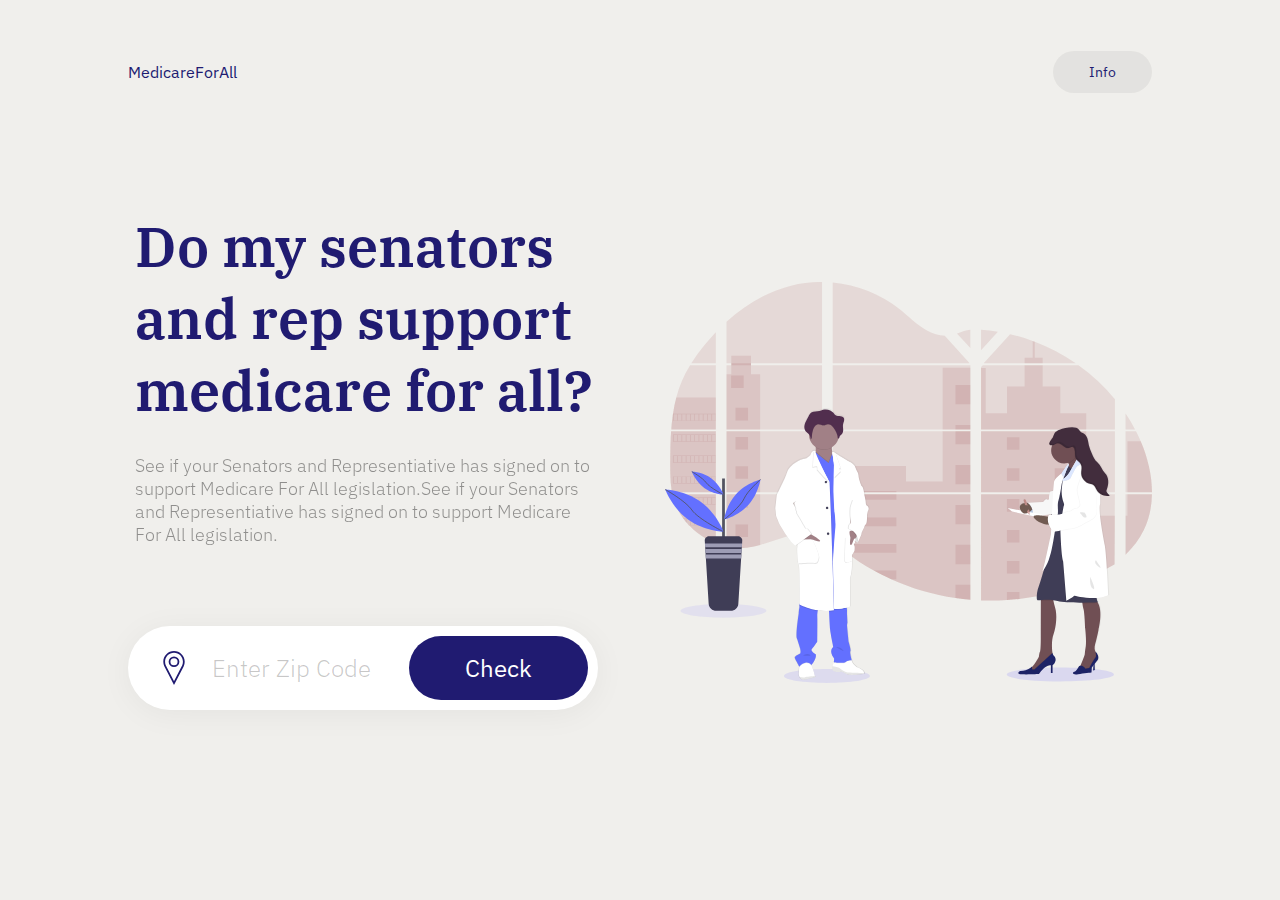
==== index.html @ 3c4fba94 "Data From APIs Coming In" ====
<!doctype html>

<html lang="en">
<head>
  <meta charset="utf-8">

  <title>Do my reps support Medicare For All?</title>
  <meta name="description" content="The HTML5 Herald">
  <meta name="pinterest" content="nopin" />
  <meta content="width=device-width, initial-scale=1" name="viewport" />
  <script src="https://code.jquery.com/jquery-3.5.1.js" integrity="sha256-QWo7LDvxbWT2tbbQ97B53yJnYU3WhH/C8ycbRAkjPDc=" crossorigin="anonymous"></script>
  <link rel="stylesheet" href="css/style.css">
  <link rel="preconnect" href="https://fonts.gstatic.com">
  <link href="https://fonts.googleapis.com/css2?family=IBM+Plex+Serif:wght@600&display=swap" rel="stylesheet">
  <link href="https://fonts.googleapis.com/css2?family=IBM+Plex+Sans:wght@200;300;400;500;600&display=swap" rel="stylesheet">
</head>

<body>
  <script src="js/script.js"></script>
  <div class="page-wrap">
  <div class="section">
      <div class="container header">
        <a href="./index.html" class="logo-text">MedicareForAll</a>
        <a href="" class="menu-button">Info</a>
      </div>
  </div>
  <div class="section full-section">
      <div id="main-content" class="container">
          <div id="info-wrap">
            <h1>Do my senators and rep support medicare for all?</h1>
            <p>See if your Senators and Representiative has signed on to support Medicare For All legislation.See if your Senators and Representiative has signed on to support Medicare For All legislation.</p>
            <div class="zip-bar-wrap"> 
            <div class="zip-bar">
                  <img class="zip-icon" src="assets/location.svg"></img>
                  <input id="zip-input" class="zip-input" placeholder="Enter Zip Code" type="text" autocorrect="off" inputmode="decimal"  autocomplete="postal-code" maxlength="5"></input> 
                  <button id="zip-button" class="zip-button" onclick="processZip()">Check</button>
              </div> 
              <span id="zip-alert" class="zip-alert">Please enter a valid zip code</span>
            </div>
        </div>
          <div id="illustration-wrap">
              <img src="./assets/illustration.svg" alt="">
          </div>
      </div>
  </div>
</div>
</body>
</html>
---- css/style.css ----
body,html{
    height: 100%;
}
body {
    font-family: 'IBM Plex Serif', serif;
    color: #201B71;
    background: #F0EFEC;
    margin:0;
}

.page-wrap{
    height: 100%;
    display: flex;
    flex-flow: column;
    width: 80%;
    max-width: 1440px;
    margin:auto;
}

a.logo-text{
    font-family: 'IBM Plex Sans', sans-serif;
    font-weight: 400;
    size: 22px;
}

a.logo-text:hover{
    position: relative;
    font-weight: 500;
    left: -1px;
}


span{
    font-family: 'IBM Plex Sans', sans-serif;
    font-size: 18px;
    font-weight: 300;
    
}

a{
    color: #201B71;
    text-decoration: none;
}
a:visited{
    color: #201B71;
    text-decoration: none;
}

h1{
    font-size: 64px ;
    font-weight: 600;
    margin:.5em 0;

}

h2{
    font-size: 48px ;
    font-weight: 600;
    margin:0;
    margin:1em 0;

}
h3{
    font-size: 44px ;
    font-weight: 600;
    margin:0px;

}

h5{
    font-family: 'IBM Plex Sans', sans-serif;
    font-size: 18px;
    font-weight: 300;
    margin:.75rem .2rem;
}

p{
    font-family: 'IBM Plex Sans', sans-serif;
    font-size: 18px;
    font-weight: 300;
    color: black;
    opacity: .4;
}

.detail-text{
    font-family: 'IBM Plex Sans', sans-serif;
    font-size: 14;
    font-weight:300;
}
.contact-wrap{
    display: flex;
    flex-direction: column;
    align-items: center;
}
.phone-container{
    display:flex;
    align-items: center;
    margin-top: 1.5rem;
}

.phone-icon{
    padding-right:6px;
}

a.menu-button{
    font-family: 'IBM Plex Sans', sans-serif;
    font-size: 14px;
    background: rgba(0, 0, 0, .05);
    padding: 12px 36px;
    border-radius:200px;
    text-align: center;
    transition: 0.3s;
    text-decoration: none;
    display: inline-block;
    margin-left: auto;
}

a.menu-button:hover{
    background: rgba(0, 0, 0, .1);
    font-weight: 400;
}

a.contact-button{
    background: #201B71;
    color:white;
    height:60px;
    padding: 0 12px;
    border-radius:200px;
    width: 288px;
    text-align: center;
    transition: 0.3s;
    text-decoration: none;
    align-items: center;
    display: flex;
    
}
.contact-button span{
    font-size: 20px;
    width: 81%;
}

a.contact-button:hover{
    background: #161357;
    font-weight: 500;
}

.stance-text{
    font-family: 'IBM Plex Sans', sans-serif;
    font-size: 18px;
    font-weight: 500;
}
.stance-text.against{
    color: #E75454;
}
.stance-text.for{
    color: #6370FF;
}

.section{
    display: block;
    flex-direction: column;

}

.full-section{
    bottom:0px;
    display: flex;
    flex-direction: row;
    align-items: center;
    flex-grow: 1;

}

.container{
}
.zip-bar-wrap{
    display: flex;
    flex-direction: column;
    margin-top: 5rem;
}
.zip-bar{
    background: white;
    display: flex;
    flex-direction: row;
    padding: 12px;
    border-radius: 100px;
    box-shadow: 0px 4px 32px rgba(0, 0, 0, 0.05);
    height:68px;
    margin-right: 2rem;
}


.zip-button{
    font-family: 'IBM Plex Sans', sans-serif;
    font-weight: 400;
    font-size: 24px;
    background: #201B71;
    margin-left: auto;
    color: white;
    transition: .3s;
    border:none;
    border-radius: 100px;
    padding: 0 56px;
    cursor: pointer;
    outline: none;
}

.zip-button:enabled:hover{
    background: #161357;
}

.zip-button:disabled{
    color:rgba(255, 255, 255, .3);
}

.zip-input{
 font-family: 'IBM Plex Sans', sans-serif;
 padding:2px;
 font-size: 28px;
 font-weight: 300;
 width:100%;
 border:none;
 outline:none;
 color:rgba(0, 0, 0, .5);
}

.zip-icon{
 padding:7px 8px;
}

.zip-alert{
    padding-left: 10%;
    visibility: hidden;
    color: #E75454;
    font-size: 14px;
    margin-top: .75rem;
}

img.portrait{
    width: 100%;
    object-fit: cover;
}
.portrait-wrapper{
    position: relative;
    display: inline-block;
}
.portrait-container{
    width:104px;
    height:104px;
    border-radius: 200px;
    overflow: hidden;
    filter: drop-shadow(0px 2.74667px 15px rgba(0, 0, 0, 0.1));
}

.support-icon{
    position: absolute;
    top:-4px;
    right:-4px;
    z-index: 1;
    width: 36px;
    height:36px;
    background-size: cover;
    background-repeat: none;
    background-image: url("../assets/for.svg");
}

.against-icon{
    position: absolute;
    top:-4px;
    right:-4px;
    z-index: 1;
    width: 36px;
    height:36px;
    background-size: cover;
    background-repeat: none;
    background-image: url("../assets/against.svg");
}

.zip-input::-webkit-input-placeholder { /* Chrome/Opera/Safari */
    color:rgba(0, 0, 0, .22);
  }
  .zip-input::-moz-placeholder { /* Firefox 19+ */
    color:rgba(0, 0, 0, .2);
  }
  .zip-input:-ms-input-placeholder { /* IE 10+ */
    color:rgba(0, 0, 0, .2);
  }
  .zip-input:-moz-placeholder { /* Firefox 18- */
    color:rgba(0, 0, 0, .2);
  }



.header{
    height: 144px;
    display: flex;
    align-items: center;
}

#main-content{
    display: flex;
    align-items: center;
    margin-bottom: 12%;
}
#results-content{
        display: flex;
        align-items: center;
        margin-bottom: 12%;
        flex-direction: column;
    
}
#main-content h1,p{
    padding-left: 7px;
}

#info-wrap{
    padding-right: 6.5%;
    max-width: 42%;
    min-width: 540px;
}

#illustration-wrap{
    flex-grow: 1;
    margin-left: auto;
}

#illustration-wrap img{
    margin-top:3rem;
    width: 100%;
}

#results-section{
    flex-direction: column;
    align-items: center;
}

#results-header{
    display: flex;
    border-bottom: 1px solid #201B71;
    margin-bottom: 6rem;
    align-items: flex-start;
    padding: 0rem 1rem 2.5rem 1rem;
}

#results-header h1{
font-size: 48px;
margin:0;
}

#results-heading{
    max-width: 50%;
}

.zip-bar#zip-results{
    width: 450px;
    height: 56px;
    margin-right: 0;
    margin-top: 1rem;
    margin-left:auto;
}

#zip-results .zip-button{
    padding:0 48px;
    font-size: 22px;
    line-height: 56px;
}

#zip-results .zip-input{
    font-size: 24px;
}

#results{
    display: flex;
    width: 98%;
    justify-content: center;
}
.result-info{
    display:flex;
    flex-direction: column;
    padding-left: 1rem;
    flex-shrink: 3;
}
.result{ 
    padding-left: 4%;
    width: 31.5%;
    display: flex;
    flex-direction: column;
    align-items: flex-start;
}

.result-name{
    margin-bottom: 1rem;
}
.result h5{
    margin-top: 2rem;
}

.result .stance-text{
    margin: .5rem 0 3rem 0;
}

@media only screen and (max-width: 1440px) {
    #main-content h1{
        font-size: 56px;
    }

    #info-wrap{
        max-width: 42%;
        min-width: 470px;
    }

    .zip-bar{
        margin-right: 0;
        height:64px;
        padding: 10px;
    }
    .zip-input{
        font-size: 24px;
    }
    .zip-icon{
        padding:7px 8px;
       }
       .zip-button{
        padding: 0 56px;
       }
}


@media only screen and (max-width: 1023px) {
    #main-content{
        flex-direction: column;
    }

    #info-wrap{
        max-width: none;
        width: 100%;
        min-width: 400px;
        padding-right: 0;
    }

    #illustration-wrap{
        order: -1;
        margin-left: 0;
        margin-right:auto;
        width: 60%;
        margin-bottom: 1rem;
    }
    .zip-bar{
        margin-right: 0;
    }

}

@media only screen and (max-width: 500px) {
    body{
        display: initial;
    }
    p{
        font-size: 16px;
        padding:0px;
        margin-top: 1rem;
    }
    .header{
        height:108px;
    }
    .section{
        width: 100%;;
    }
    .full-section{
        padding-bottom:15%;
    }
    #illustration-wrap{
       display: none;
    }

    #illustration-wrap img{
        margin:0;
    }
    #main-content h1{
        font-size: 36px;
        padding:0;
    }
    .page-wrap{
        width: 85%;
    }
    .zip-bar{
        width: 100%;
        padding:8px;
        margin-top: 4rem;
        -moz-box-sizing: border-box;
        -webkit-box-sizing: border-box;
        box-sizing: border-box;     
    }
    .zip-button{
        padding:0px;
    }

    .zip-input{
        font-size: 19px;
    }

    .zip-button{
        font-size: 20px;
        line-height: 47px;
        padding:0 28px;
    }

    .zip-icon{
        padding:0;
    }
    #info-wrap{
        width: 100%;
        min-width: 50px;
    }


}
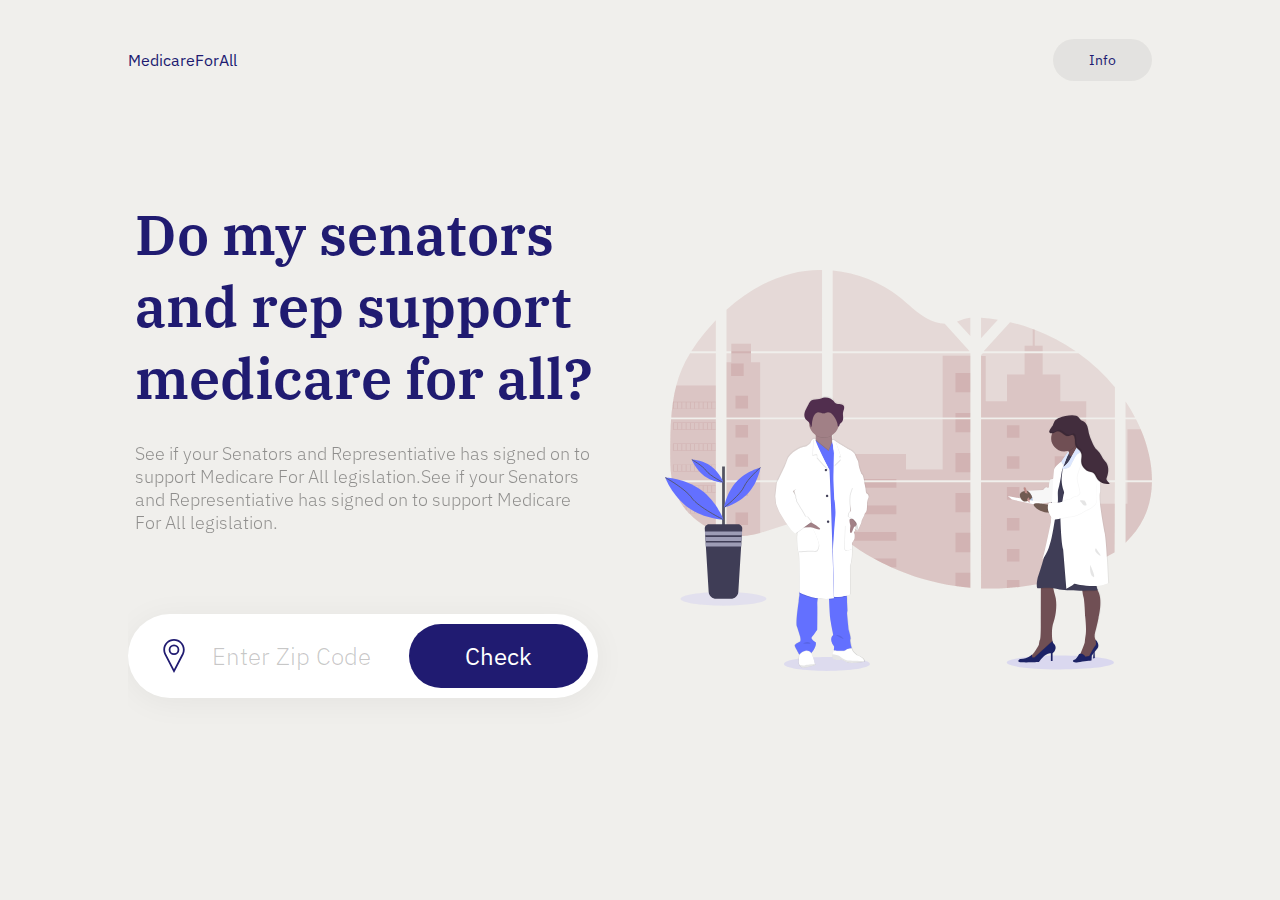
==== commit 2a849d78: "Info Loading - No contact button" ====
--- a/index.html
+++ b/index.html
@@ -1,10 +1,11 @@
 <!doctype html>
 
-<html lang="en">
+<html lang="en" xml:lang="en" xmlns= "http://www.w3.org/1999/xhtml">
 <head>
   <meta charset="utf-8">
 
   <title>Do my reps support Medicare For All?</title>
+  <meta http-equiv="Content-Language" content="en">
   <meta name="description" content="The HTML5 Herald">
   <meta name="pinterest" content="nopin" />
   <meta content="width=device-width, initial-scale=1" name="viewport" />
--- a/css/style.css
+++ b/css/style.css
@@ -15,6 +15,7 @@
     width: 80%;
     max-width: 1440px;
     margin:auto;
+    overflow: hidden;
 }
 
 a.logo-text{
@@ -238,11 +239,14 @@
 
 img.portrait{
     width: 100%;
+    height: 100%;
     object-fit: cover;
+    object-position: 50% 0;
 }
 .portrait-wrapper{
     position: relative;
     display: inline-block;
+    
 }
 .portrait-container{
     width:104px;
@@ -250,6 +254,9 @@
     border-radius: 200px;
     overflow: hidden;
     filter: drop-shadow(0px 2.74667px 15px rgba(0, 0, 0, 0.1));
+    background-image: url("../assets/portrait-placeholder.svg");
+    background-position: 50% 0;
+    background-size: cover;
 }
 
 .support-icon{
@@ -399,9 +406,21 @@
     margin: .5rem 0 3rem 0;
 }
 
+#results-page-wrap{
+    overflow: visible;
+    height: initial;
+}
+
 @media only screen and (max-width: 1440px) {
     #main-content h1{
         font-size: 56px;
+    }
+
+    #main-content{
+    }
+
+    .header{
+        height:120px;
     }
 
     #info-wrap{
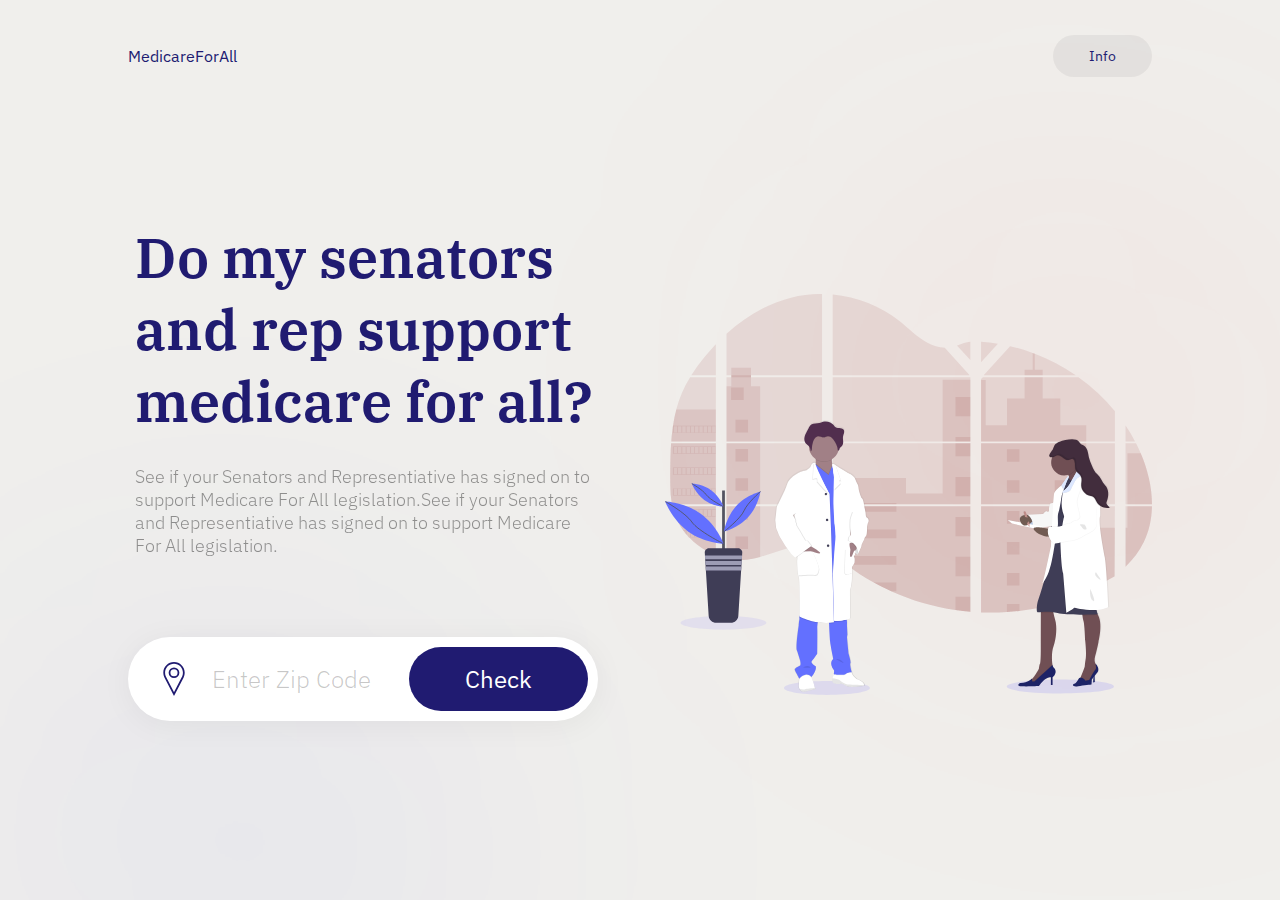
==== commit 1b4fb0c1: "1440 styling, blurs added" ====
--- a/index.html
+++ b/index.html
@@ -17,6 +17,8 @@
 </head>
 
 <body>
+  <img style="position: absolute; z-index: -4; left:0; bottom:0;" src="./assets/blue-blur.svg">
+  <img style="position: absolute; z-index: -4; right:0; top:0;" src="./assets/red-blur.svg">
   <script src="js/script.js"></script>
   <div class="page-wrap">
   <div class="section">
--- a/css/style.css
+++ b/css/style.css
@@ -15,7 +15,6 @@
     width: 80%;
     max-width: 1440px;
     margin:auto;
-    overflow: hidden;
 }
 
 a.logo-text{
@@ -97,6 +96,7 @@
     display:flex;
     align-items: center;
     margin-top: 1.5rem;
+    visibility: hidden;
 }
 
 .phone-icon{
@@ -242,6 +242,7 @@
     height: 100%;
     object-fit: cover;
     object-position: 50% 0;
+    visibility: hidden;
 }
 .portrait-wrapper{
     position: relative;
@@ -254,9 +255,7 @@
     border-radius: 200px;
     overflow: hidden;
     filter: drop-shadow(0px 2.74667px 15px rgba(0, 0, 0, 0.1));
-    background-image: url("../assets/portrait-placeholder.svg");
-    background-position: 50% 0;
-    background-size: cover;
+    background-color: rgba(196, 196, 196, .5);
 }
 
 .support-icon{
@@ -266,21 +265,18 @@
     z-index: 1;
     width: 36px;
     height:36px;
+    filter: drop-shadow(0px 1px 4px rgba(0, 0, 0, 0.15));
     background-size: cover;
     background-repeat: none;
+    visibility: hidden;
+}
+
+.against-icon{
+    background-image: url("../assets/against.svg");
+}
+
+.for-icon{
     background-image: url("../assets/for.svg");
-}
-
-.against-icon{
-    position: absolute;
-    top:-4px;
-    right:-4px;
-    z-index: 1;
-    width: 36px;
-    height:36px;
-    background-size: cover;
-    background-repeat: none;
-    background-image: url("../assets/against.svg");
 }
 
 .zip-input::-webkit-input-placeholder { /* Chrome/Opera/Safari */
@@ -307,7 +303,7 @@
 #main-content{
     display: flex;
     align-items: center;
-    margin-bottom: 12%;
+    margin-bottom: 5%;
 }
 #results-content{
         display: flex;
@@ -346,16 +342,22 @@
     border-bottom: 1px solid #201B71;
     margin-bottom: 6rem;
     align-items: flex-start;
-    padding: 0rem 1rem 2.5rem 1rem;
+    padding: 0rem 1rem 0 1rem;
 }
 
 #results-header h1{
 font-size: 48px;
 margin:0;
+margin-bottom:1em;
 }
 
 #results-heading{
     max-width: 50%;
+}
+
+#results-header .zip-bar-wrap{
+    margin:0;
+    margin-left: auto;
 }
 
 .zip-bar#zip-results{
@@ -386,6 +388,7 @@
     flex-direction: column;
     padding-left: 1rem;
     flex-shrink: 3;
+    width: 67%;
 }
 .result{ 
     padding-left: 4%;
@@ -408,19 +411,120 @@
 
 #results-page-wrap{
     overflow: visible;
-    height: initial;
+    height: 100%;
+}
+
+.contact-button img,span{
+    visibility: hidden;
+}
+
+.contact-button.placeholder{
+    opacity: .3;
+}
+
+.name-wrap.placeholder{
+    background-color: rgba(255, 255, 255, .75);
+    height: 32px;
+    margin: 26px 0px;
+    border-radius: 25px;
+}
+
+.seat-wrap.placeholder{
+    background-color: rgba(196, 196, 196, .5);
+    width: 50%;
+    height: 12px;
+    margin: 26px 0px;
+    border-radius: 25px;
+    margin-top: 3rem;
+    margin-bottom: .5rem;
+}
+.seat-wrap h5{
+    visibility: hidden;
+}
+
+.stance-text.placeholder{
+    background-color: rgba(196, 196, 196, .5);
+    width: 100%;
+    height: 16px;
+    border-radius: 25px;
 }
 
 @media only screen and (max-width: 1440px) {
+
+    .zip-bar#zip-results {
+        width: 400px;
+    }
+
     #main-content h1{
         font-size: 56px;
     }
 
+    .result-name{
+        margin-bottom: .75rem;
+    }
+
+    #results-header {
+        margin-bottom: 3.5rem;
+    }
+
+    #results-header h1{
+        font-size: 40px;
+        margin-bottom: .7em;
+    
+    }
+    .result .portrait-container{
+        width: 96px;
+        height: 96px;
+    }
+
+    .result h5{
+        font-size: 16px;
+        margin-top:1.5rem;
+        margin-bottom: .5rem;
+    }
+
+    .phone-container{
+        margin-top:1rem;
+    }
+
+    .result h3{
+        font-size: 36px;
+        line-height: 40px;
+    }
+    
+    .support-icon{
+        width:32px;
+        height:32px;
+    }
+
+    .result .stance-text{
+        font-size: 16px;
+        margin-top: .25rem;
+        margin-bottom: 2rem;
+    }
+
+    .result-info{
+        padding-left:.5rem;
+    }
+
+    .contact-button span{
+        font-size: 18px;
+    }
+
+    .detail-text{
+        font-size: 14px;
+    }
+
+    #results-content{
+        margin-bottom: 3.5%;
+    }
+
     #main-content{
     }
 
     .header{
-        height:120px;
+        height: 80px;
+        padding-top:16px
     }
 
     #info-wrap{
@@ -439,7 +543,12 @@
     .zip-icon{
         padding:7px 8px;
        }
-       .zip-button{
+
+     #results-header .zip-icon{
+         padding:7px 0;
+     }  
+    
+    .zip-button{
         padding: 0 56px;
        }
 }
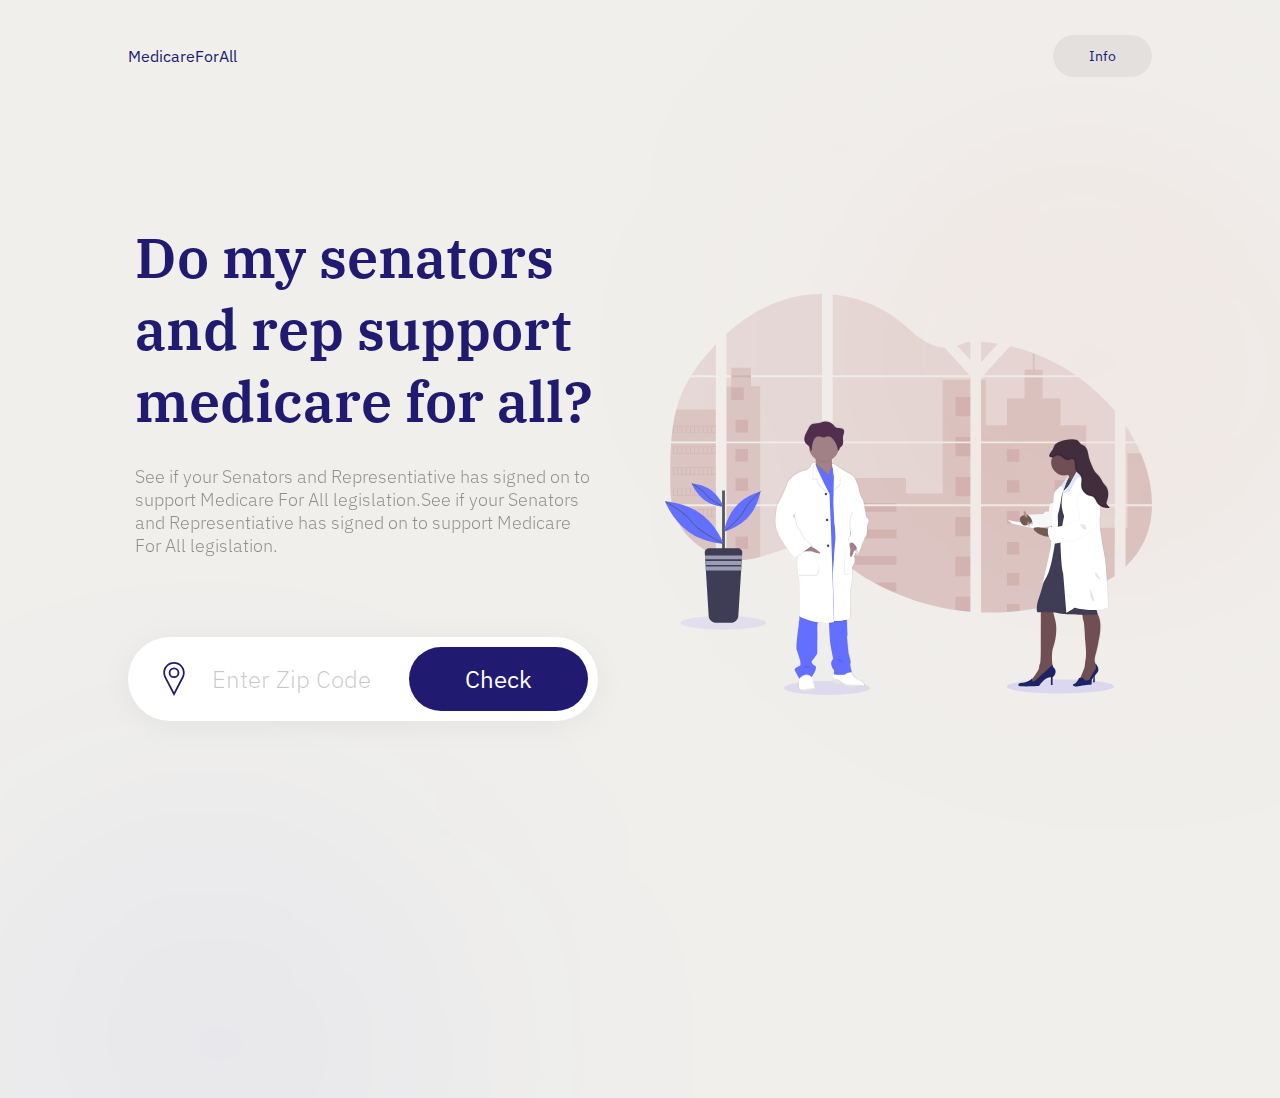
==== commit 5dc6845c: "blur-scale fixed" ====
--- a/index.html
+++ b/index.html
@@ -17,8 +17,8 @@
 </head>
 
 <body>
-  <img style="position: absolute; z-index: -4; left:0; bottom:0;" src="./assets/blue-blur.svg">
-  <img style="position: absolute; z-index: -4; right:0; top:0;" src="./assets/red-blur.svg">
+  <img style="position: absolute; z-index: -4; left:0; bottom:-22vh; width:60vw;" src="./assets/blue-blur.svg">
+  <img style="position: absolute; z-index: -4; right:0; top:0; width:60vw;" src="./assets/red-blur.svg">
   <script src="js/script.js"></script>
   <div class="page-wrap">
   <div class="section">
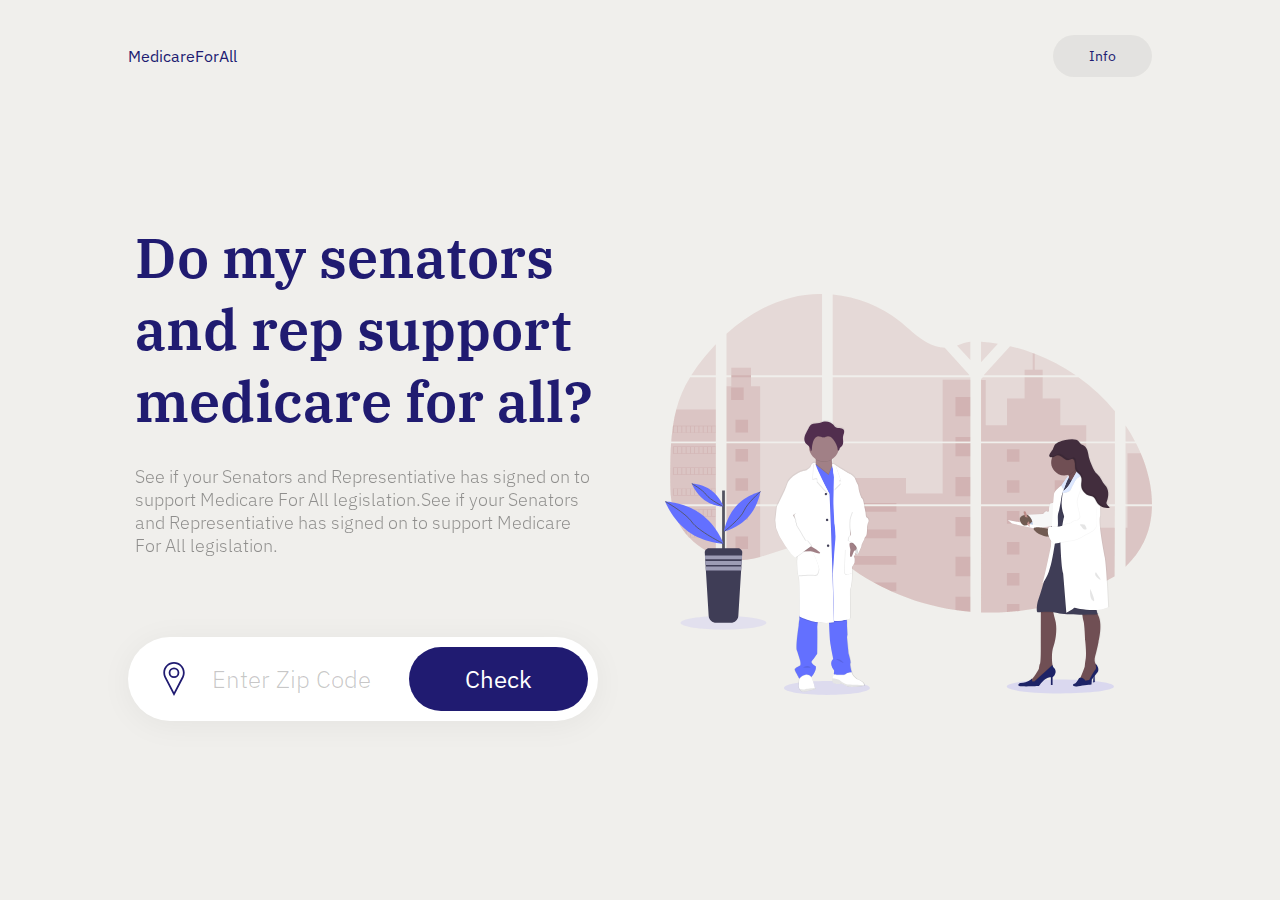
==== commit 8512b200: "removed-blurs" ====
--- a/index.html
+++ b/index.html
@@ -17,8 +17,6 @@
 </head>
 
 <body>
-  <img style="position: absolute; z-index: -4; left:0; bottom:-22vh; width:60vw;" src="./assets/blue-blur.svg">
-  <img style="position: absolute; z-index: -4; right:0; top:0; width:60vw;" src="./assets/red-blur.svg">
   <script src="js/script.js"></script>
   <div class="page-wrap">
   <div class="section">
--- a/css/style.css
+++ b/css/style.css
@@ -303,7 +303,7 @@
 #main-content{
     display: flex;
     align-items: center;
-    margin-bottom: 5%;
+    margin-bottom: 11%;
 }
 #results-content{
         display: flex;
@@ -520,6 +520,7 @@
     }
 
     #main-content{
+        margin-bottom: 5%;
     }
 
     .header{
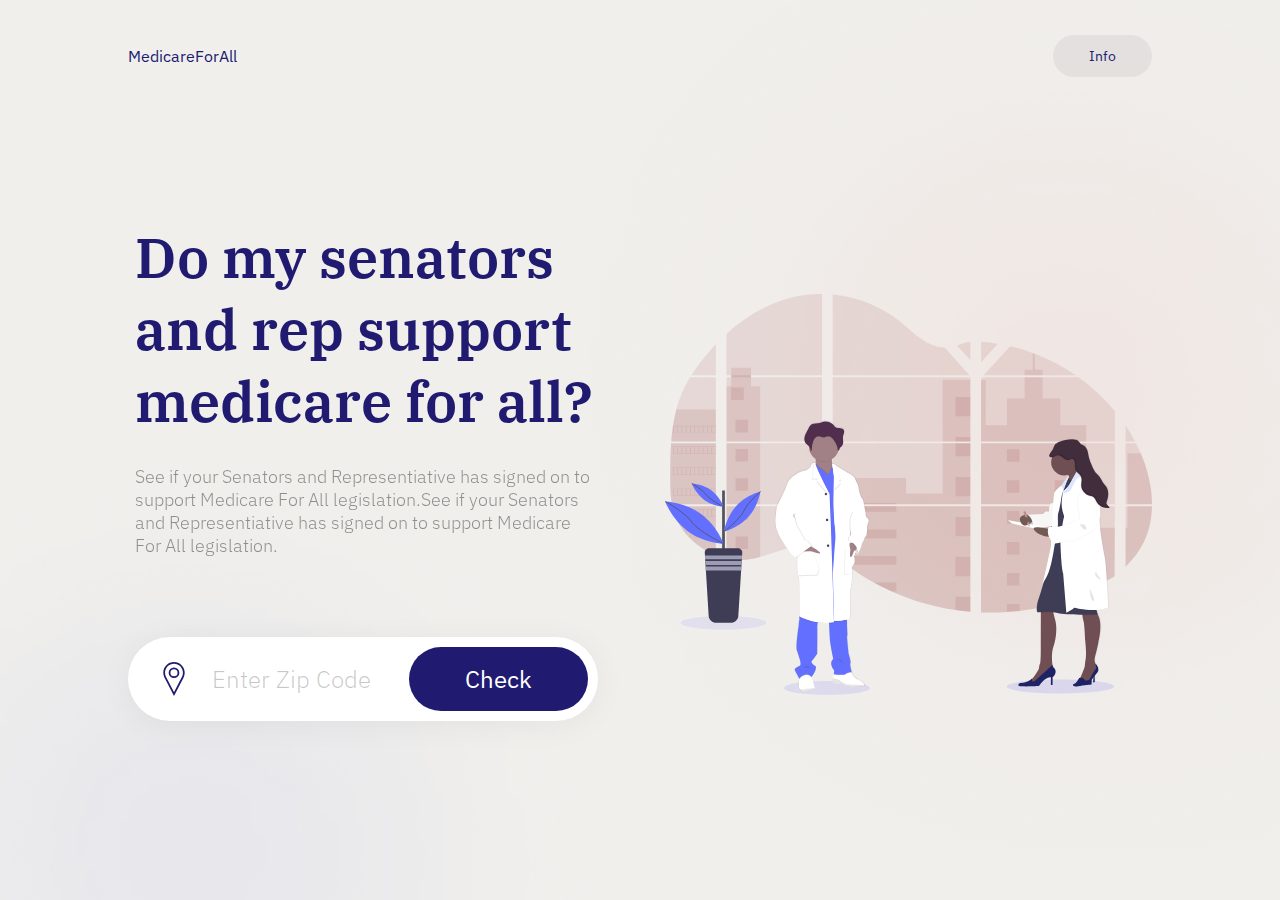
==== commit f9e06903: "Contact-Button, Missing Website Error, Blobs fixed" ====
--- a/index.html
+++ b/index.html
@@ -17,6 +17,8 @@
 </head>
 
 <body>
+  <img style="width:55vw; position: absolute; z-index: -4; left:0; bottom:0; " src="./assets/blue-blur.png">
+  <img style=" height:100vh; position: absolute; z-index: -4; right:0; top:0;" src="./assets/red-blur.png">
   <script src="js/script.js"></script>
   <div class="page-wrap">
   <div class="section">
--- a/css/style.css
+++ b/css/style.css
@@ -135,6 +135,18 @@
     display: flex;
     
 }
+a.contact-button.disabled{
+  pointer-events: none;
+  cursor: default;
+  text-decoration: none;
+  color:rgba(255,255, 255, .75);
+  opacity: .5;
+  background: rgb(196, 196, 196) ;
+}
+a.contact-button.disabled img{
+    opacity: .75;
+}
+
 .contact-button span{
     font-size: 20px;
     width: 81%;
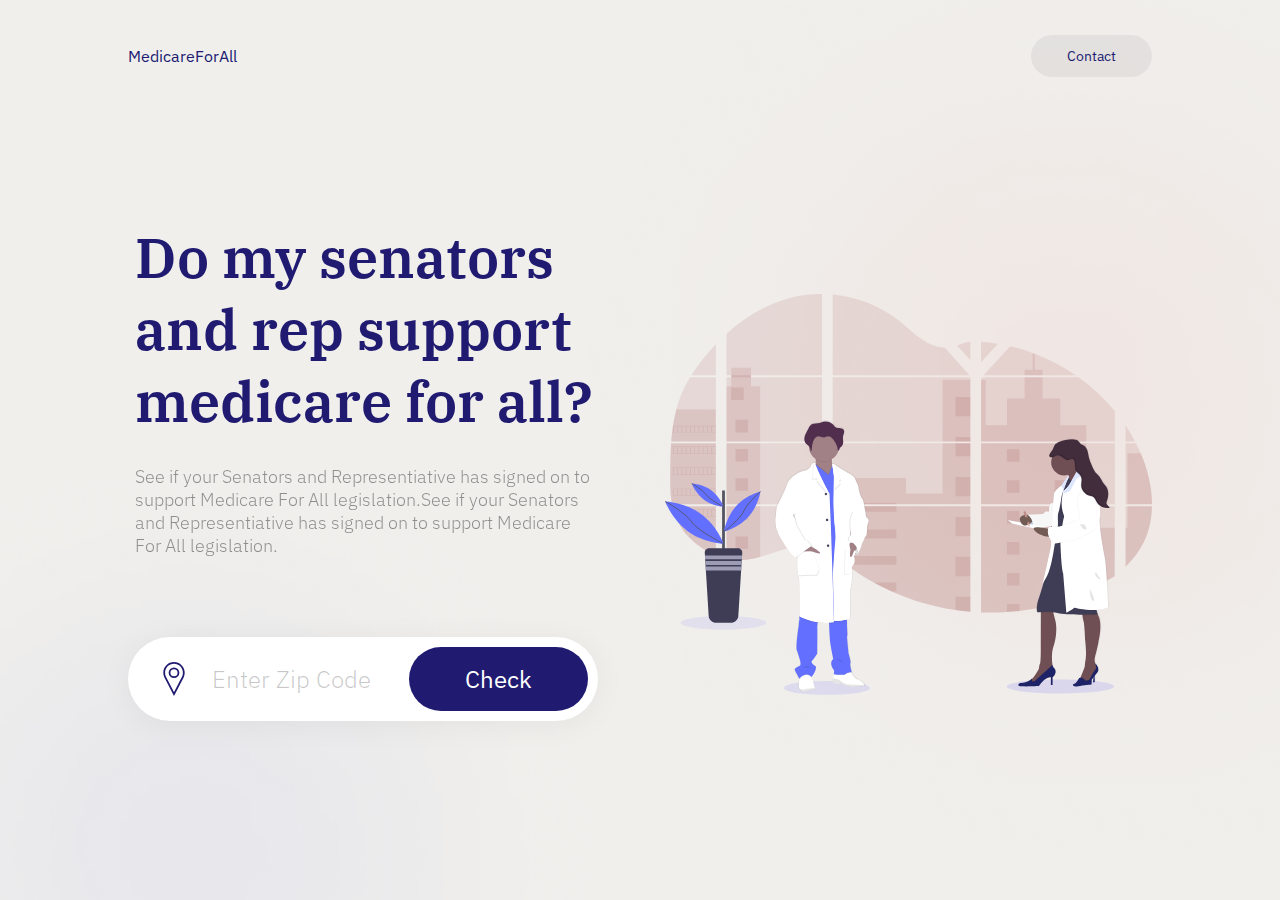
==== commit 61f8dcbe: "added favicon" ====
--- a/index.html
+++ b/index.html
@@ -24,7 +24,7 @@
   <div class="section">
       <div class="container header">
         <a href="./index.html" class="logo-text">MedicareForAll</a>
-        <a href="" class="menu-button">Info</a>
+        <a href="mailto:medicareforall.io@gmail.com" target="_blank" rel="noopener noreferrer" class="menu-button">Contact</a>
       </div>
   </div>
   <div class="section full-section">
--- a/css/style.css
+++ b/css/style.css
@@ -266,8 +266,12 @@
     height:104px;
     border-radius: 200px;
     overflow: hidden;
-    filter: drop-shadow(0px 2.74667px 15px rgba(0, 0, 0, 0.1));
+    box-shadow: 0px 2.75px 15px rgba(0, 0, 0, .1);
     background-color: rgba(196, 196, 196, .5);
+}
+
+.portrait-container.placeholder{
+    box-shadow:none;
 }
 
 .support-icon{
@@ -322,7 +326,6 @@
         align-items: center;
         margin-bottom: 12%;
         flex-direction: column;
-    
 }
 #main-content h1,p{
     padding-left: 7px;
@@ -364,7 +367,7 @@
 }
 
 #results-heading{
-    max-width: 50%;
+    max-width: 52%;
 }
 
 #results-header .zip-bar-wrap{
@@ -403,11 +406,16 @@
     width: 67%;
 }
 .result{ 
+    padding: 0px;
     padding-left: 4%;
     width: 31.5%;
     display: flex;
     flex-direction: column;
     align-items: flex-start;
+}
+
+.result.error{
+    padding: 32px 40px 32px 40px;
 }
 
 .result-name{
@@ -454,11 +462,56 @@
     visibility: hidden;
 }
 
+.errorbox{
+    background-color: rgba(255, 255, 255, .25   );
+    border-radius: 32px;
+    height: 100%;
+    display: flex;
+    flex-direction: column;
+    align-items: center;
+    justify-content: center;
+}
+
+.error-wrap{
+    display: flex;
+    flex-direction: column;
+    align-items: center;
+}
+
+.errorbox img{
+    width: 120px;
+    margin-bottom: 2em;
+}
+.errorbox span{
+    visibility: initial;
+    width: 60%;
+    text-align: center;
+    color:rgba(0, 0, 0, .4);
+}
+
 .stance-text.placeholder{
     background-color: rgba(196, 196, 196, .5);
     width: 100%;
     height: 16px;
     border-radius: 25px;
+}
+
+#results .errorbox-large{
+    width: 100%;
+    height: 500px;
+
+}
+#results .error-wrap{
+    margin-bottom:20px;
+}
+
+#results .errorbox-large img{
+    width: 200px;
+    margin-bottom: 2em;
+}
+
+#results .errorbox-large span{
+    width: 100%;
 }
 
 @media only screen and (max-width: 1440px) {
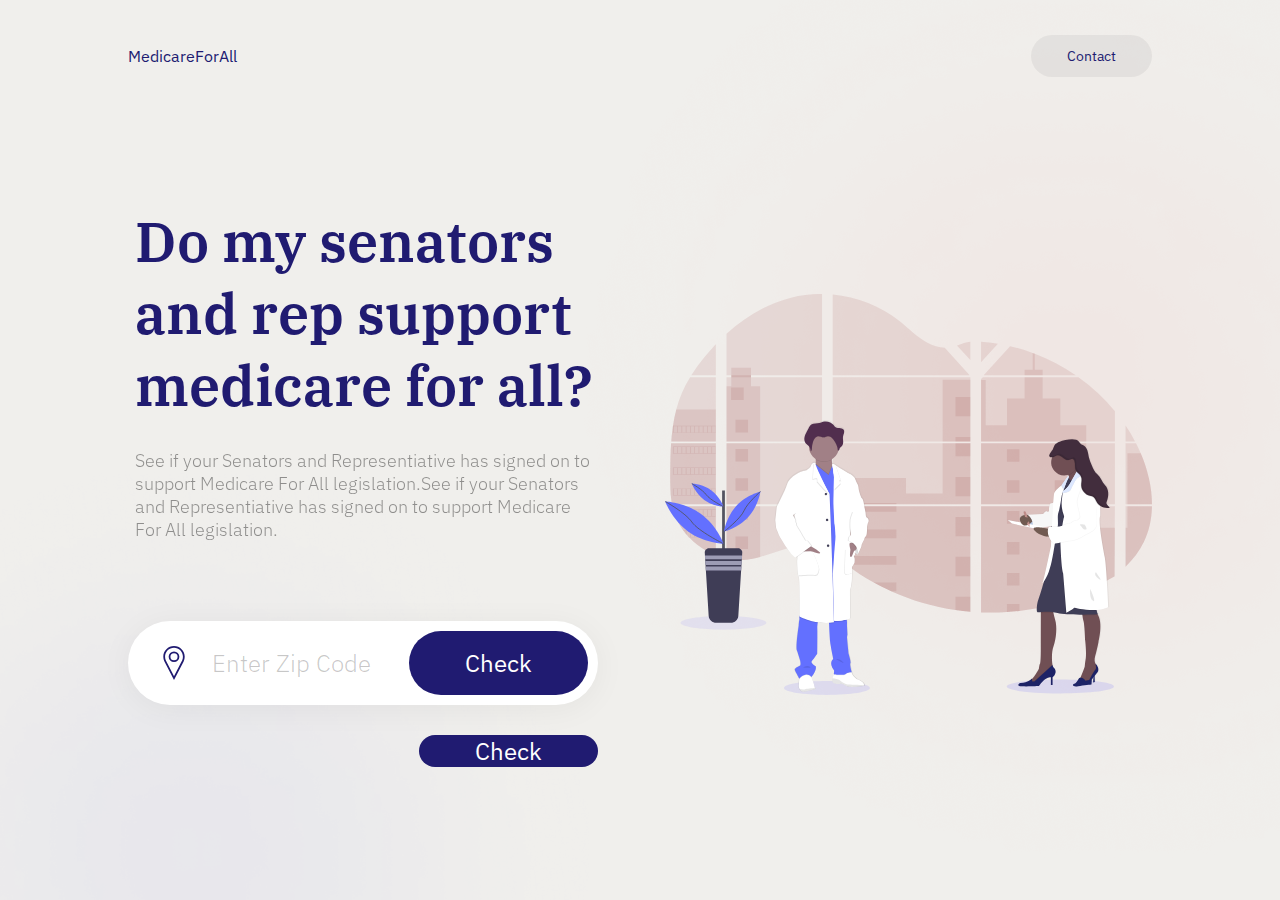
==== commit 04039325: "More mobile tweeks" ====
--- a/index.html
+++ b/index.html
@@ -39,6 +39,7 @@
                   <button id="zip-button" class="zip-button" onclick="processZip()">Check</button>
               </div> 
               <span id="zip-alert" class="zip-alert">Please enter a valid zip code</span>
+              <button id="zip-button" class="zip-button mobile" onclick="processZip()">Check</button>
             </div>
         </div>
           <div id="illustration-wrap">
--- a/css/style.css
+++ b/css/style.css
@@ -234,6 +234,7 @@
  width:100%;
  border:none;
  outline:none;
+ background-color: rgba(255,255, 255, .00);
  color:rgba(0, 0, 0, .5);
 }
 
@@ -656,12 +657,13 @@
     }
     .header{
         height:108px;
+        padding-top: 0;
     }
     .section{
         width: 100%;;
     }
     .full-section{
-        padding-bottom:15%;
+        align-items:flex-start;
     }
     #illustration-wrap{
        display: none;
@@ -673,14 +675,19 @@
     #main-content h1{
         font-size: 36px;
         padding:0;
+        margin-top: 0;
     }
     .page-wrap{
         width: 85%;
+    }
+
+    .zip-bar-wrap{
+        margin-top:3rem; 
     }
     .zip-bar{
         width: 100%;
         padding:8px;
-        margin-top: 4rem;
+        margin-top: 0px;
         -moz-box-sizing: border-box;
         -webkit-box-sizing: border-box;
         box-sizing: border-box;     
@@ -697,6 +704,19 @@
         font-size: 20px;
         line-height: 47px;
         padding:0 28px;
+        display: none;
+    }
+    
+    .zip-button.mobile{
+        display: flex;
+        align-items: center;
+        justify-content: center;
+        width: 100%;
+        height: 64px;
+        margin-top: .6em;
+        margin-left:auto;
+        padding:0;
+        text-align: center;
     }
 
     .zip-icon{
@@ -707,7 +727,59 @@
         min-width: 50px;
     }
 
-
-}
-
-
+    #results-content{
+        width: 100%;
+    }
+
+    #results{
+        flex-direction: column;
+    }
+
+    .result{
+        width: 100%;
+        padding:0;
+    }
+
+    .result-info{
+        padding-left: 1rem;
+    }
+
+    #results-header{
+        width: 100%;
+        flex-direction: column;
+        padding-bottom: 3em;
+    }
+
+    #results-heading{
+        max-width: 100%;
+    }
+
+    #results-header h1{
+        font-size:36px;
+    }
+
+    .zip-bar#zip-results{
+        width: 100%;
+        height: 64px;
+    }
+
+    #zip-results .zip-button {
+        padding: 0 36px;
+    }
+
+    .zip-alert{
+        margin-top: .5em;
+    }
+
+    #results-header .zip-icon{
+        padding: 7px 7px;
+    }
+
+    .result h3{
+        font-size: 42px;
+        line-height: 120%;
+    }
+
+}
+
+
